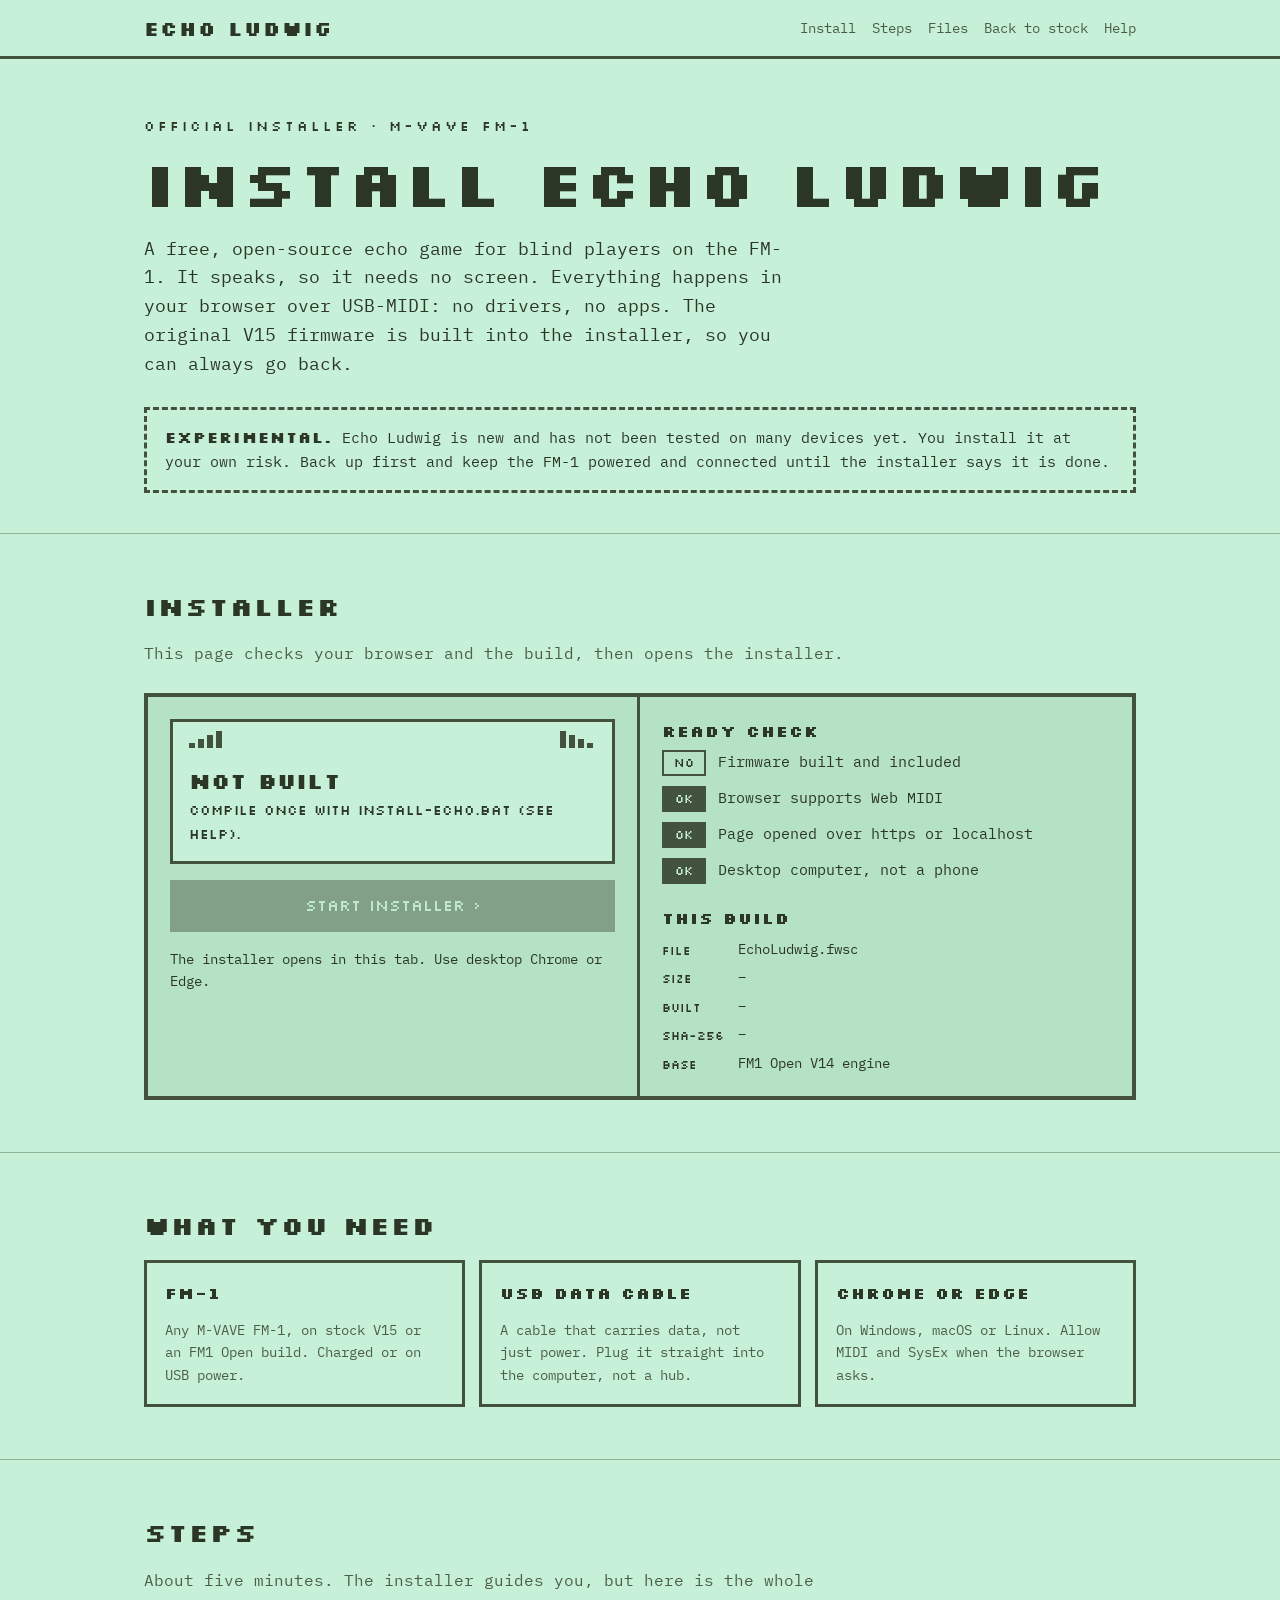
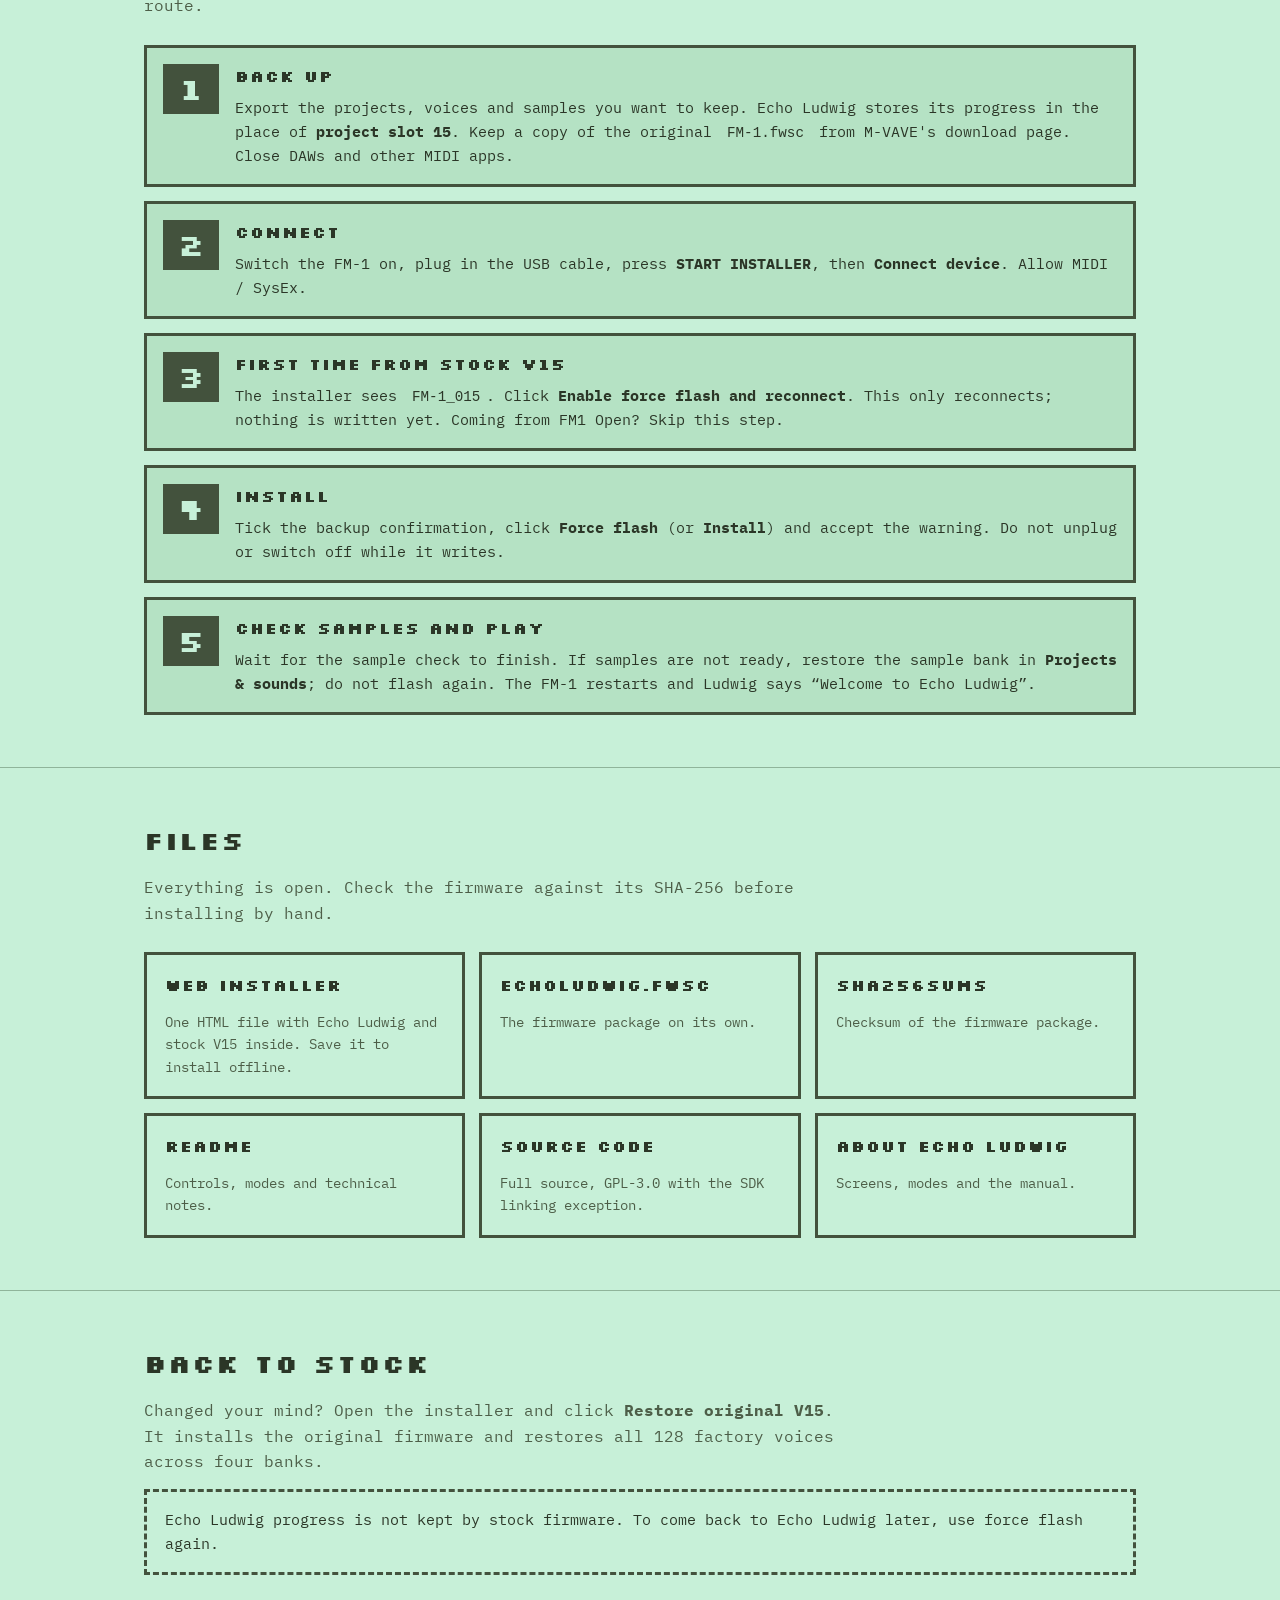
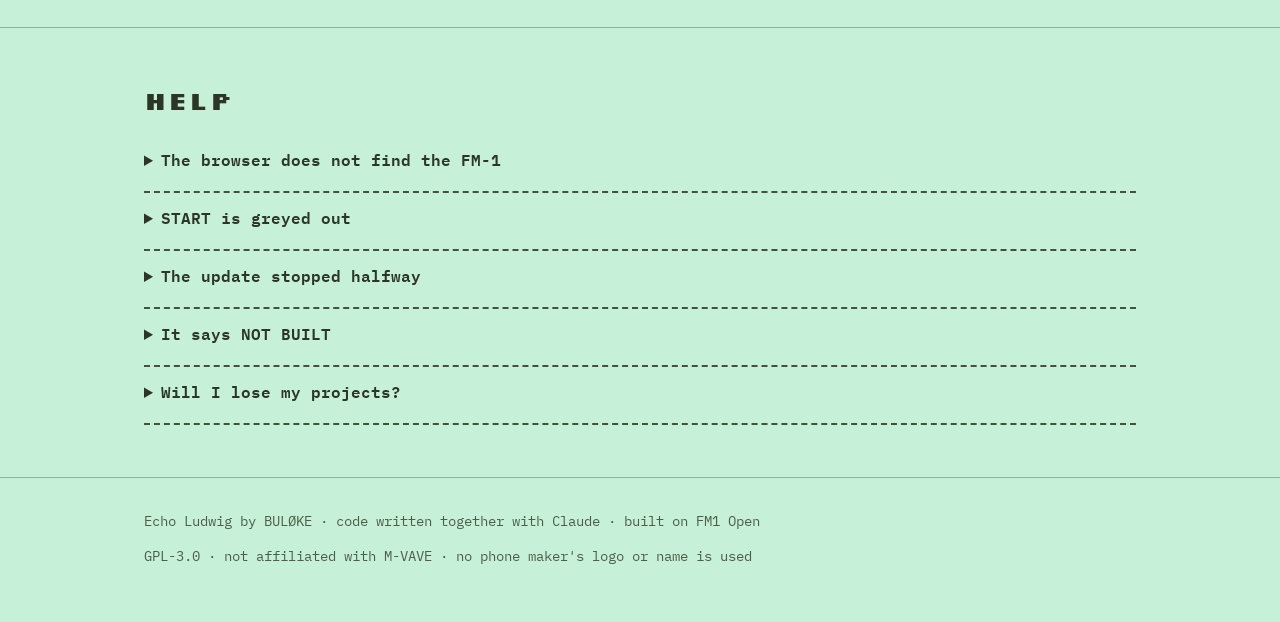
==== docs/install/index.html @ 6a48882c "Echo Ludwig: first build for device tests Echo game for blind players on the M-VAVE FM-1, built on t" ====
<!doctype html>
<html lang="en">
<head>
<meta charset="utf-8">
<meta name="viewport" content="width=device-width, initial-scale=1">
<title>Install Echo Ludwig on the M-VAVE FM-1 — official installer</title>
<meta name="description" content="Official installer page for Echo Ludwig, a free, open-source echo game for blind players on the M-VAVE FM-1. Requirements, steps, downloads and the way back to stock V15.">
<link rel="preconnect" href="https://fonts.googleapis.com">
<link rel="preconnect" href="https://fonts.gstatic.com" crossorigin>
<link href="https://fonts.googleapis.com/css2?family=Silkscreen:wght@400;700&family=IBM+Plex+Mono:wght@400;600&display=swap" rel="stylesheet">
<style>
:root{--bg:#c7f0d8;--panel:#b5e2c4;--line:#8fb49a;--ink:#43523d;--text:#2b3627;--dim:#4d5e48;--pixel:'Silkscreen',monospace;--mono:'IBM Plex Mono',ui-monospace,monospace}
*{box-sizing:border-box}
html{scroll-behavior:smooth}
body{margin:0;background:var(--bg);color:var(--text);font-family:var(--mono);font-size:16px;line-height:1.6}
a{color:var(--text);text-decoration-thickness:2px}a:hover{color:#000}
:focus-visible{outline:3px solid var(--ink);outline-offset:3px}
.wrap{max-width:1040px;margin:0 auto;padding:0 24px}
code{background:var(--panel);padding:1px 6px;font-size:.95em;word-break:break-all}
nav{border-bottom:3px solid var(--ink)}
nav .wrap{display:flex;align-items:center;gap:18px;min-height:56px;flex-wrap:wrap}
nav .brand{font-family:var(--pixel);font-weight:700;font-size:20px;text-decoration:none;letter-spacing:1px}
nav .links{display:flex;gap:16px;margin-left:auto;flex-wrap:wrap;font-size:14px}
nav .links a{color:var(--dim);text-decoration:none}nav .links a:hover{color:var(--text)}
header.hero{padding:56px 0 40px;border-bottom:1px solid var(--line)}
.kicker{font-family:var(--pixel);letter-spacing:3px;font-size:14px;margin:0 0 12px}
h1{font-family:var(--pixel);font-weight:700;font-size:clamp(36px,6vw,64px);line-height:1.05;margin:0 0 18px;letter-spacing:1px}
.lead{font-size:18px;max-width:640px;margin:0 0 28px}
h2{font-family:var(--pixel);font-size:26px;margin:0 0 14px;letter-spacing:1px}
h3{font-family:var(--pixel);font-size:16px;margin:0 0 6px;letter-spacing:1px}
section{padding:52px 0;border-bottom:1px solid var(--line)}
.sub{color:var(--dim);max-width:700px;margin:0 0 26px}
.console{border:4px solid var(--ink);background:var(--panel);display:grid;grid-template-columns:minmax(0,1fr) minmax(0,1fr)}
.console>div{padding:22px}
.console .left{border-right:3px solid var(--ink);display:flex;flex-direction:column;gap:16px}
.lcd{background:var(--bg);border:3px solid var(--ink);padding:14px 16px;font-family:var(--pixel);font-size:14px;line-height:1.7}
.lcd .bars{display:flex;justify-content:space-between;align-items:flex-end;margin-bottom:6px;height:20px}
.lcd .bars i{display:inline-block;width:6px;margin-right:3px;background:var(--ink)}
.state{font-size:22px;font-weight:700}
.btn{display:inline-flex;align-items:center;justify-content:center;gap:10px;min-height:52px;padding:0 24px;font-family:var(--pixel);font-size:16px;text-decoration:none;border:3px solid var(--ink);color:var(--text);background:transparent}
.btn.primary{background:var(--ink);color:var(--bg)}
.btn.primary:hover{background:#000;color:var(--bg)}
.btn[aria-disabled="true"]{opacity:.45;pointer-events:none}
.checks{list-style:none;margin:0;padding:0;display:flex;flex-direction:column;gap:10px}
.checks li{display:flex;gap:12px;align-items:flex-start;font-size:15px}
.checks .mark{font-family:var(--pixel);min-width:44px;text-align:center;border:2px solid var(--ink);padding:0 4px;font-size:12px;line-height:22px}
.checks .ok .mark{background:var(--ink);color:var(--bg)}
.facts{display:grid;grid-template-columns:auto minmax(0,1fr);gap:6px 14px;font-size:14px;margin:0}
.facts dt{font-family:var(--pixel);font-size:12px;padding-top:3px}
.facts dd{margin:0;word-break:break-all}
.warn{border:3px dashed var(--ink);padding:16px 18px;background:var(--bg);font-size:15px}
.warn strong{font-family:var(--pixel);font-weight:700;letter-spacing:1px}
.steps{list-style:none;counter-reset:s;margin:0;padding:0;display:grid;gap:14px}
.steps li{counter-increment:s;display:grid;grid-template-columns:56px minmax(0,1fr);gap:16px;border:3px solid var(--ink);padding:16px;background:var(--panel)}
.steps li::before{content:counter(s);font-family:var(--pixel);font-size:30px;font-weight:700;line-height:1;text-align:center;background:var(--ink);color:var(--bg);padding:10px 0;height:fit-content}
.steps p{margin:0;font-size:15px}
.grid3{display:grid;grid-template-columns:repeat(3,minmax(0,1fr));gap:14px}
.card{border:3px solid var(--ink);padding:18px;display:flex;flex-direction:column;gap:6px;text-decoration:none;color:var(--text);background:var(--bg)}
a.card:hover{background:var(--panel)}
.card .d{font-size:14px;color:var(--dim)}
.faq details{border-bottom:2px dashed var(--ink);padding:12px 0}
.faq summary{cursor:pointer;font-weight:600;min-height:32px}
.faq p{margin:8px 0 0;font-size:15px}
footer{padding:32px 0 56px;font-size:14px;color:var(--dim)}
footer .wrap{display:flex;flex-wrap:wrap;justify-content:space-between;gap:12px}
@media (max-width:820px){.console{grid-template-columns:minmax(0,1fr)}.console .left{border-right:0;border-bottom:3px solid var(--ink)}.grid3{grid-template-columns:minmax(0,1fr)}}
</style>
</head>
<body>
<nav aria-label="Main">
  <div class="wrap">
    <a class="brand" href="../">Echo Ludwig</a>
    <div class="links">
      <a href="#install">Install</a><a href="#steps">Steps</a><a href="#downloads">Files</a><a href="#stock">Back to stock</a><a href="#help">Help</a>
    </div>
  </div>
</nav>

<header class="hero">
  <div class="wrap">
    <p class="kicker">OFFICIAL INSTALLER · M-VAVE FM-1</p>
    <h1>Install Echo Ludwig</h1>
    <p class="lead">A free, open-source echo game for blind players on the FM-1. It speaks, so it needs no screen. Everything happens in your browser over USB-MIDI: no drivers, no apps. The original V15 firmware is built into the installer, so you can always go back.</p>
    <div class="warn"><strong>EXPERIMENTAL.</strong> Echo Ludwig is new and has not been tested on many devices yet. You install it at your own risk. Back up first and keep the FM-1 powered and connected until the installer says it is done.</div>
  </div>
</header>

<main>
<section id="install">
  <div class="wrap">
    <h2>Installer</h2>
    <p class="sub">This page checks your browser and the build, then opens the installer.</p>
    <div class="console">
      <div class="left">
        <div class="lcd" aria-live="polite">
          <div class="bars" aria-hidden="true">
            <span><i style="height:5px"></i><i style="height:9px"></i><i style="height:13px"></i><i style="height:17px"></i></span>
            <span><i style="height:17px"></i><i style="height:13px"></i><i style="height:9px"></i><i style="height:5px"></i></span>
          </div>
          <div class="state" id="state">CHECKING…</div>
          <div id="state-note">Please wait.</div>
        </div>
        <a class="btn primary" id="start" href="flasher.html" aria-disabled="true">START INSTALLER ›</a>
        <p style="margin:0;font-size:14px" id="start-note">The installer opens in this tab. Use desktop Chrome or Edge.</p>
      </div>
      <div>
        <h3>Ready check</h3>
        <ul class="checks">
          <li id="c-build"><span class="mark">…</span><span>Firmware built and included</span></li>
          <li id="c-midi"><span class="mark">…</span><span>Browser supports Web MIDI</span></li>
          <li id="c-secure"><span class="mark">…</span><span>Page opened over https or localhost</span></li>
          <li id="c-desk"><span class="mark">…</span><span>Desktop computer, not a phone</span></li>
        </ul>
        <h3 style="margin-top:22px">This build</h3>
        <dl class="facts">
          <dt>FILE</dt><dd>EchoLudwig.fwsc</dd>
          <dt>SIZE</dt><dd id="f-size">–</dd>
          <dt>BUILT</dt><dd id="f-date">–</dd>
          <dt>SHA-256</dt><dd id="f-hash">–</dd>
          <dt>BASE</dt><dd>FM1 Open V14 engine</dd>
        </dl>
      </div>
    </div>
  </div>
</section>

<section>
  <div class="wrap">
    <h2>What you need</h2>
    <div class="grid3">
      <div class="card"><h3>FM-1</h3><span class="d">Any M-VAVE FM-1, on stock V15 or an FM1 Open build. Charged or on USB power.</span></div>
      <div class="card"><h3>USB data cable</h3><span class="d">A cable that carries data, not just power. Plug it straight into the computer, not a hub.</span></div>
      <div class="card"><h3>Chrome or Edge</h3><span class="d">On Windows, macOS or Linux. Allow MIDI and SysEx when the browser asks.</span></div>
    </div>
  </div>
</section>

<section id="steps">
  <div class="wrap">
    <h2>Steps</h2>
    <p class="sub">About five minutes. The installer guides you, but here is the whole route.</p>
    <ol class="steps">
      <li><div><h3>Back up</h3><p>Export the projects, voices and samples you want to keep. Echo Ludwig stores its progress in the place of <b>project slot 15</b>. Keep a copy of the original <code>FM-1.fwsc</code> from M-VAVE's download page. Close DAWs and other MIDI apps.</p></div></li>
      <li><div><h3>Connect</h3><p>Switch the FM-1 on, plug in the USB cable, press <b>START INSTALLER</b>, then <b>Connect device</b>. Allow MIDI / SysEx.</p></div></li>
      <li><div><h3>First time from stock V15</h3><p>The installer sees <code>FM-1_015</code>. Click <b>Enable force flash and reconnect</b>. This only reconnects; nothing is written yet. Coming from FM1 Open? Skip this step.</p></div></li>
      <li><div><h3>Install</h3><p>Tick the backup confirmation, click <b>Force flash</b> (or <b>Install</b>) and accept the warning. Do not unplug or switch off while it writes.</p></div></li>
      <li><div><h3>Check samples and play</h3><p>Wait for the sample check to finish. If samples are not ready, restore the sample bank in <b>Projects &amp; sounds</b>; do not flash again. The FM-1 restarts and Ludwig says “Welcome to Echo Ludwig”.</p></div></li>
    </ol>
  </div>
</section>

<section id="downloads">
  <div class="wrap">
    <h2>Files</h2>
    <p class="sub">Everything is open. Check the firmware against its SHA-256 before installing by hand.</p>
    <div class="grid3">
      <a class="card" href="flasher.html"><h3>Web installer</h3><span class="d">One HTML file with Echo Ludwig and stock V15 inside. Save it to install offline.</span></a>
      <a class="card" href="../downloads/EchoLudwig.fwsc" download><h3>EchoLudwig.fwsc</h3><span class="d">The firmware package on its own.</span></a>
      <a class="card" href="../downloads/SHA256SUMS.txt"><h3>SHA256SUMS</h3><span class="d">Checksum of the firmware package.</span></a>
      <a class="card" href="../downloads/ECHO_README.md"><h3>README</h3><span class="d">Controls, modes and technical notes.</span></a>
      <a class="card" id="src" href="../#build"><h3>Source code</h3><span class="d">Full source, GPL-3.0 with the SDK linking exception.</span></a>
      <a class="card" href="../"><h3>About Echo Ludwig</h3><span class="d">Screens, modes and the manual.</span></a>
    </div>
  </div>
</section>

<section id="stock">
  <div class="wrap">
    <h2>Back to stock</h2>
    <p class="sub" style="margin-bottom:14px">Changed your mind? Open the installer and click <b>Restore original V15</b>. It installs the original firmware and restores all 128 factory voices across four banks.</p>
    <div class="warn">Echo Ludwig progress is not kept by stock firmware. To come back to Echo Ludwig later, use force flash again.</div>
  </div>
</section>

<section id="help" class="faq">
  <div class="wrap">
    <h2>Help</h2>
    <details><summary>The browser does not find the FM-1</summary><p>Close other MIDI apps and installer tabs, switch the FM-1 off and on, reconnect USB and click Connect again. Open Connection details in the installer to see which MIDI ports the browser found.</p></details>
    <details><summary>START is greyed out</summary><p>The ready check shows why. Wrong browser: use desktop Chrome or Edge (Safari, Firefox and phones have no Web MIDI). Opened as a file: run <code>OPEN-SITE.bat</code> so the page runs on localhost.</p></details>
    <details><summary>The update stopped halfway</summary><p>Keep the cable in, power-cycle the FM-1, reconnect and run the installer again with force flash.</p></details>
    <details><summary>It says NOT BUILT</summary><p>The firmware has to be compiled once. On Windows run <code>INSTALL-ECHO.bat</code> in the project folder. It builds Echo Ludwig and opens this page on <code>http://localhost:8766</code>.</p></details>
    <details><summary>Will I lose my projects?</summary><p>An update with the same storage layout keeps valid project slots and the sample bank. Switching from stock V15 does not. Back up either way.</p></details>
  </div>
</section>
</main>

<footer>
  <div class="wrap">
    <span>Echo Ludwig by BULØKE · code written together with Claude · built on FM1 Open</span>
    <span>GPL-3.0 · not affiliated with M-VAVE · no phone maker's logo or name is used</span>
  </div>
</footer>

<script src="../assets/build-info.js"></script>
<script>
(function () {
  function $(id) { return document.getElementById(id); }
  function mark(id, ok) {
    var li = $(id); li.className = ok ? 'ok' : '';
    li.querySelector('.mark').textContent = ok ? 'OK' : 'NO';
    return ok;
  }
  /* Source link: derived from the GitHub Pages address (user.github.io/repo). */
  var host = location.hostname, parts = location.pathname.split('/').filter(Boolean);
  if (/\.github\.io$/.test(host) && parts.length) $('src').href = 'https://github.com/' + host.split('.')[0] + '/' + parts[0];

  var build = window.HLV_BUILD;
  var built = mark('c-build', !!(build && build.built));
  var midi = mark('c-midi', typeof navigator.requestMIDIAccess === 'function');
  var secure = mark('c-secure', window.isSecureContext === true && location.protocol !== 'file:');
  var mobile = /Android|iPhone|iPad|iPod/i.test(navigator.userAgent);
  mark('c-desk', !mobile);

  if (built) {
    $('f-size').textContent = (build.bytes / 1024).toFixed(1) + ' KB';
    $('f-date').textContent = build.date;
    $('f-hash').textContent = build.sha256;
  }
  var state, note, start = $('start');
  if (!built) {
    state = 'NOT BUILT'; note = 'Compile once with INSTALL-ECHO.bat (see Help).';
  } else if (!midi || mobile) {
    state = 'WRONG BROWSER'; note = 'Open this page in desktop Chrome or Edge.';
  } else if (!secure) {
    state = 'OPEN VIA SERVER'; note = 'Run OPEN-SITE.bat, or use the https site.';
  } else {
    state = 'READY'; note = 'Connect the FM-1 and press START.';
    start.setAttribute('aria-disabled', 'false');
  }
  if (built && start.getAttribute('aria-disabled') === 'true') {
    $('start-note').textContent = 'You can still save the installer from Files and open it in a supported browser.';
  }
  $('state').textContent = state;
  $('state-note').textContent = note;
})();
</script>
</body>
</html>
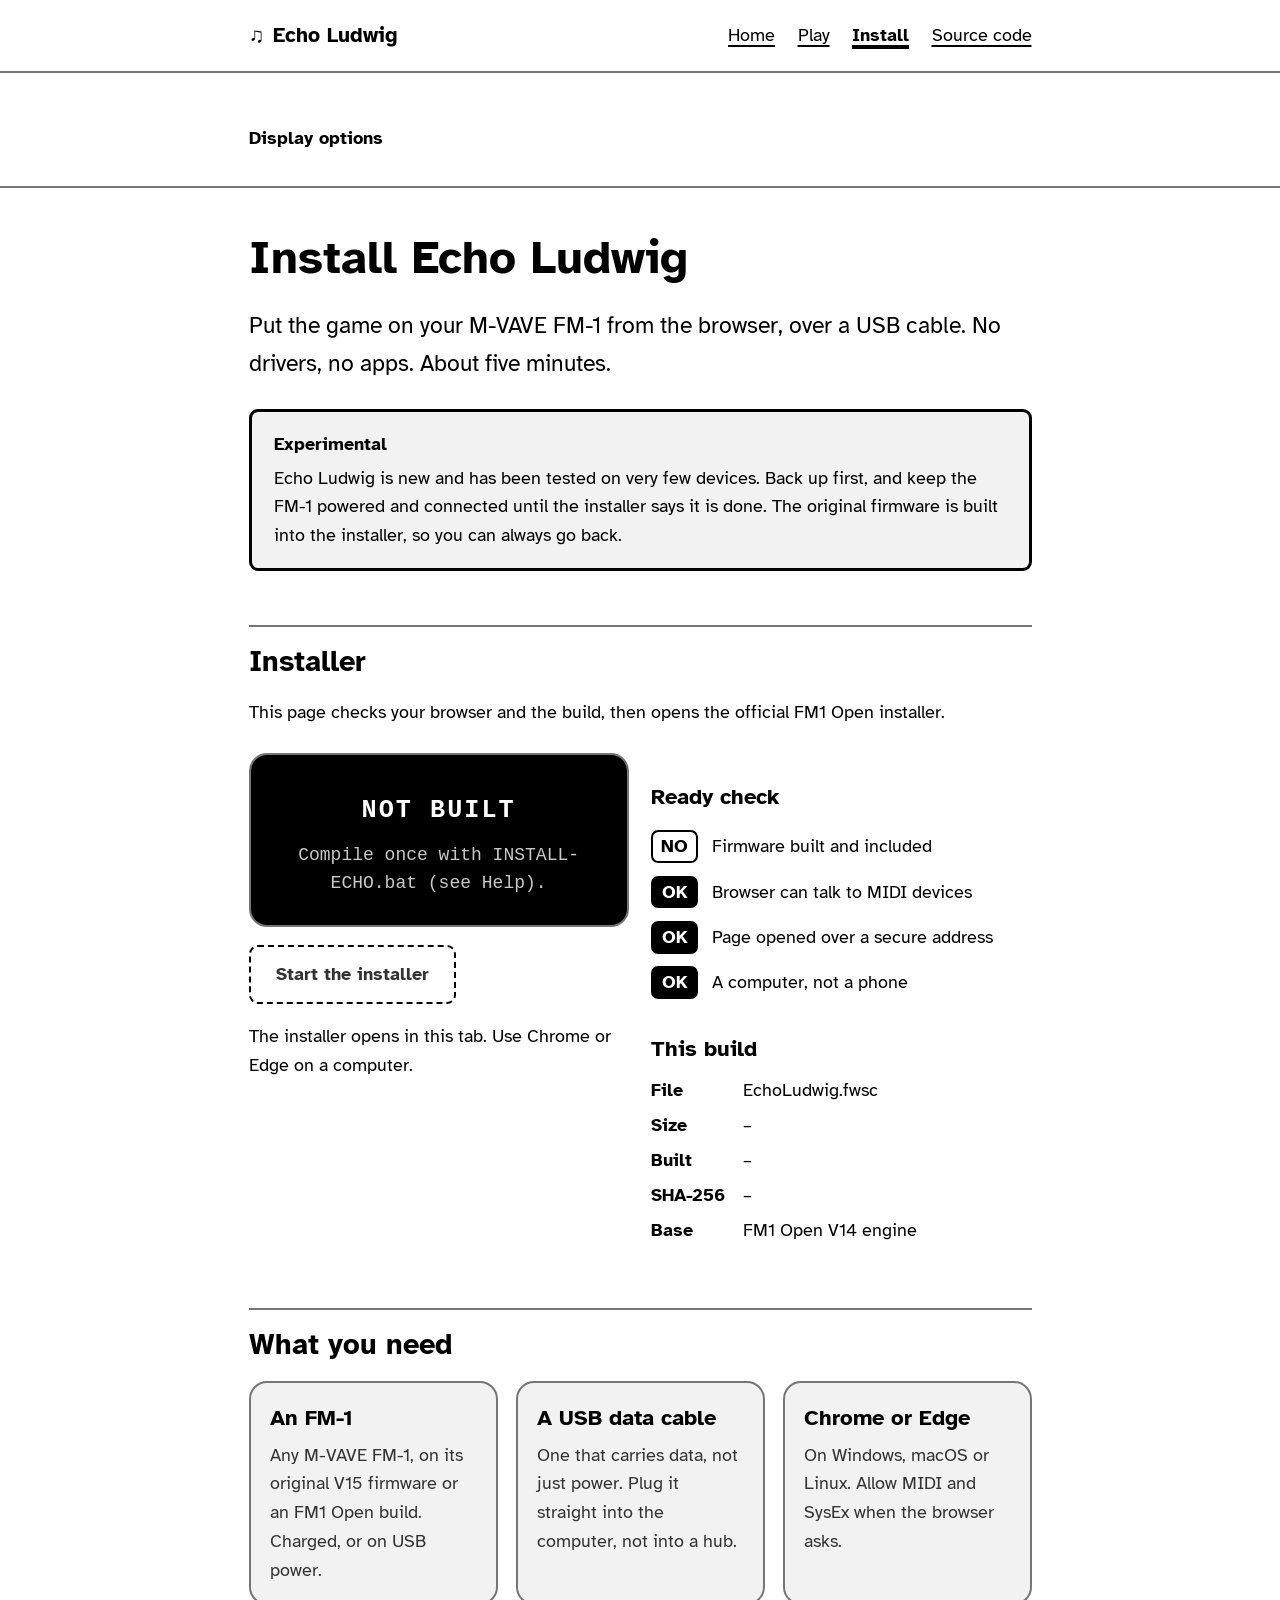
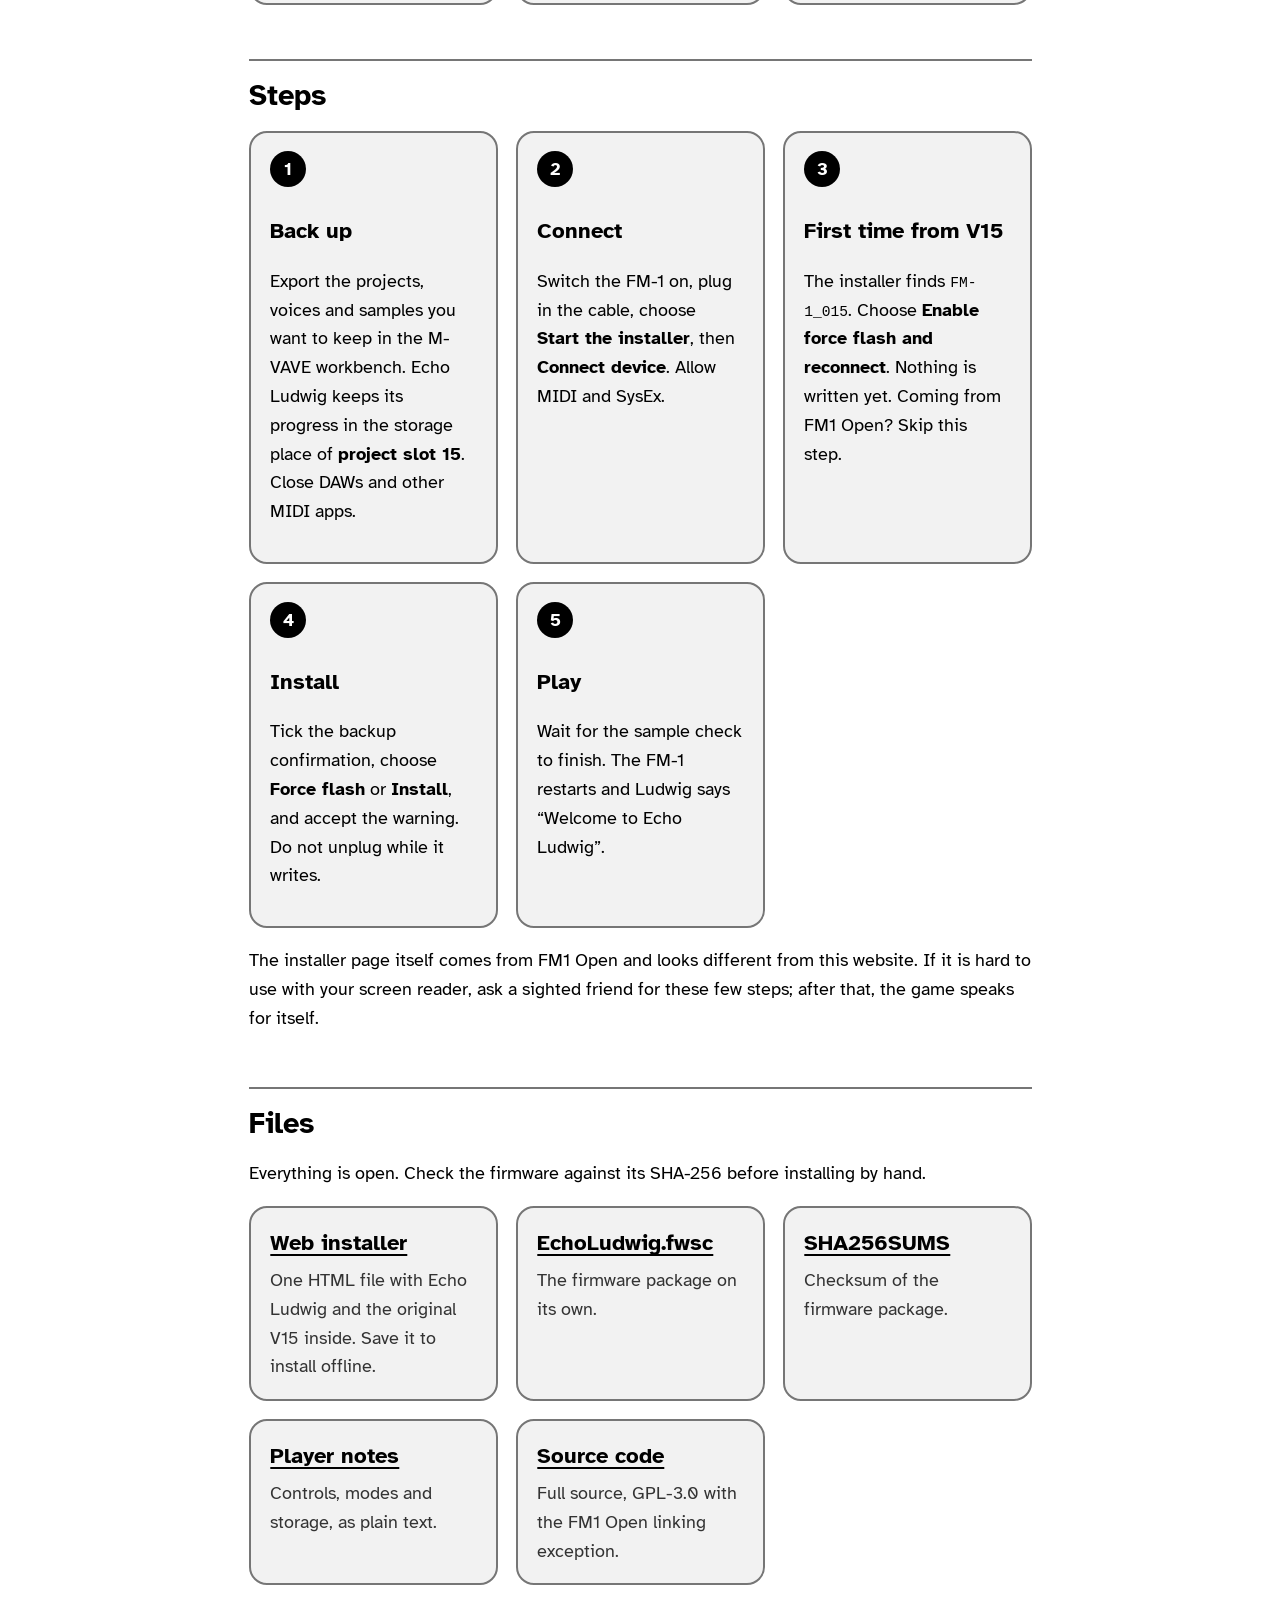
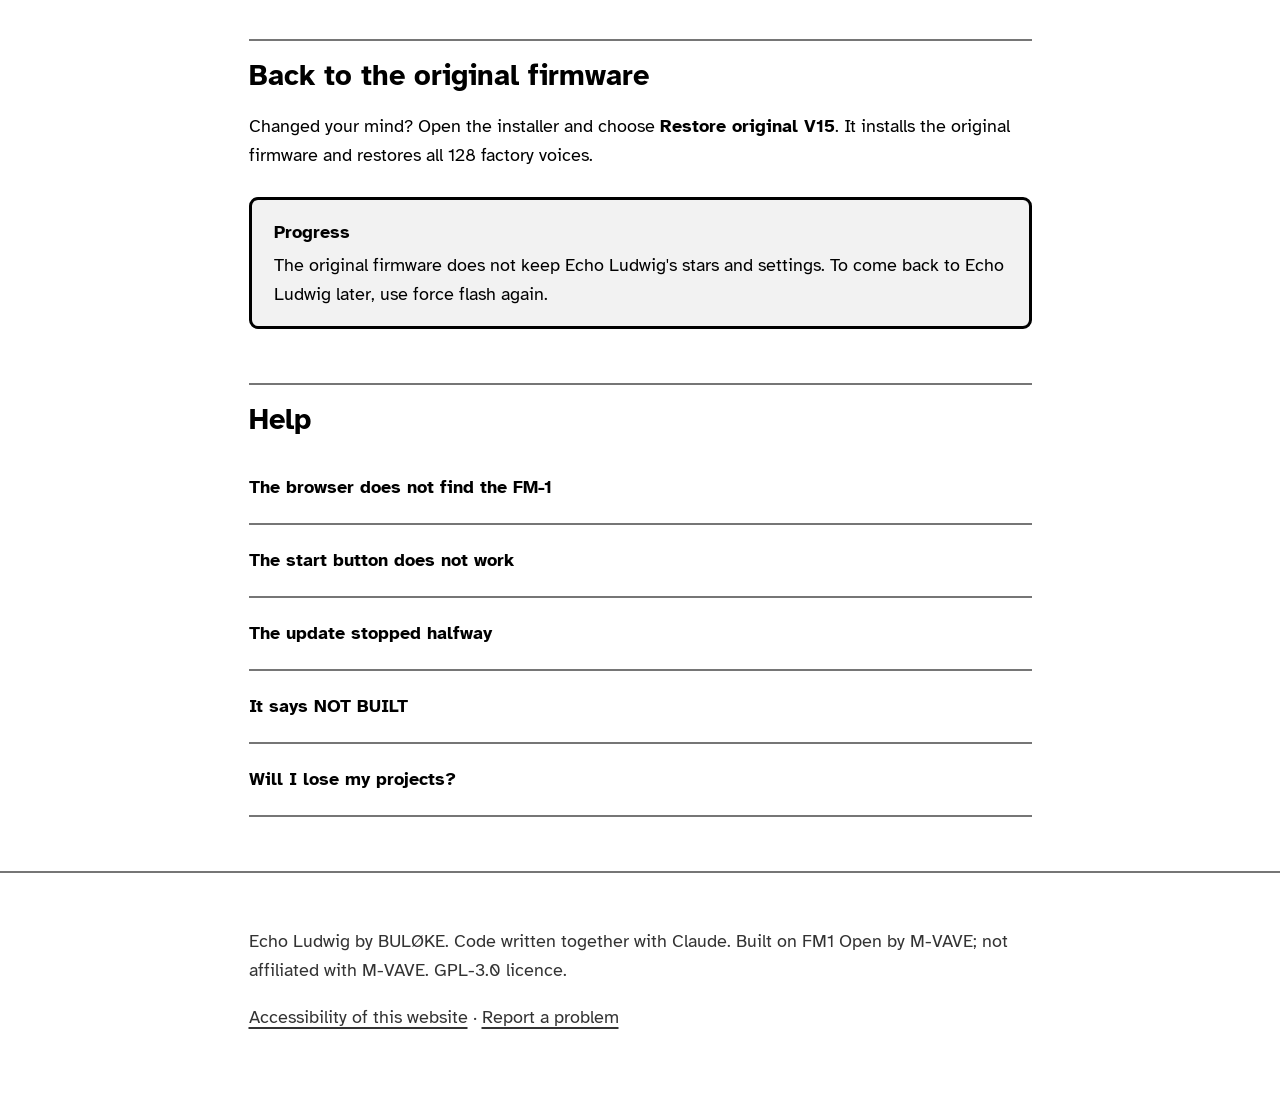
==== commit 60b4ea81: "One look for every page: install and play pages in the landing style echo/site now holds the shared " ====
--- a/docs/install/index.html
+++ b/docs/install/index.html
@@ -1,238 +1,325 @@
-<!doctype html>
-<html lang="en">
+<!DOCTYPE html>
+<html lang="en" class="t-auto s-1">
 <head>
 <meta charset="utf-8">
 <meta name="viewport" content="width=device-width, initial-scale=1">
-<title>Install Echo Ludwig on the M-VAVE FM-1 — official installer</title>
-<meta name="description" content="Official installer page for Echo Ludwig, a free, open-source echo game for blind players on the M-VAVE FM-1. Requirements, steps, downloads and the way back to stock V15.">
+<title>Install Echo Ludwig on the M-VAVE FM-1</title>
+<meta name="description" content="Install Echo Ludwig, a free listening game for blind and low-vision players, on the M-VAVE FM-1 from your browser. Requirements, steps, files and the way back to stock firmware.">
+<meta name="color-scheme" content="dark light">
 <link rel="preconnect" href="https://fonts.googleapis.com">
 <link rel="preconnect" href="https://fonts.gstatic.com" crossorigin>
-<link href="https://fonts.googleapis.com/css2?family=Silkscreen:wght@400;700&family=IBM+Plex+Mono:wght@400;600&display=swap" rel="stylesheet">
+<link href="https://fonts.googleapis.com/css2?family=Atkinson+Hyperlegible:ital,wght@0,400;0,700;1,400&display=swap" rel="stylesheet">
+<script>
+/* Apply saved display choices before the page paints (no flash of the wrong theme). */
+try { const s = JSON.parse(localStorage.getItem('echo-site') || '{}');
+  const h = document.documentElement;
+  if (s.theme) h.classList.replace('t-auto', 't-' + s.theme);
+  if (s.size) h.classList.replace('s-1', 's-' + s.size);
+  if (s.wide) h.classList.add('wide'); } catch (e) {}
+</script>
+
 <style>
-:root{--bg:#c7f0d8;--panel:#b5e2c4;--line:#8fb49a;--ink:#43523d;--text:#2b3627;--dim:#4d5e48;--pixel:'Silkscreen',monospace;--mono:'IBM Plex Mono',ui-monospace,monospace}
-*{box-sizing:border-box}
-html{scroll-behavior:smooth}
-body{margin:0;background:var(--bg);color:var(--text);font-family:var(--mono);font-size:16px;line-height:1.6}
-a{color:var(--text);text-decoration-thickness:2px}a:hover{color:#000}
-:focus-visible{outline:3px solid var(--ink);outline-offset:3px}
-.wrap{max-width:1040px;margin:0 auto;padding:0 24px}
-code{background:var(--panel);padding:1px 6px;font-size:.95em;word-break:break-all}
-nav{border-bottom:3px solid var(--ink)}
-nav .wrap{display:flex;align-items:center;gap:18px;min-height:56px;flex-wrap:wrap}
-nav .brand{font-family:var(--pixel);font-weight:700;font-size:20px;text-decoration:none;letter-spacing:1px}
-nav .links{display:flex;gap:16px;margin-left:auto;flex-wrap:wrap;font-size:14px}
-nav .links a{color:var(--dim);text-decoration:none}nav .links a:hover{color:var(--text)}
-header.hero{padding:56px 0 40px;border-bottom:1px solid var(--line)}
-.kicker{font-family:var(--pixel);letter-spacing:3px;font-size:14px;margin:0 0 12px}
-h1{font-family:var(--pixel);font-weight:700;font-size:clamp(36px,6vw,64px);line-height:1.05;margin:0 0 18px;letter-spacing:1px}
-.lead{font-size:18px;max-width:640px;margin:0 0 28px}
-h2{font-family:var(--pixel);font-size:26px;margin:0 0 14px;letter-spacing:1px}
-h3{font-family:var(--pixel);font-size:16px;margin:0 0 6px;letter-spacing:1px}
-section{padding:52px 0;border-bottom:1px solid var(--line)}
-.sub{color:var(--dim);max-width:700px;margin:0 0 26px}
-.console{border:4px solid var(--ink);background:var(--panel);display:grid;grid-template-columns:minmax(0,1fr) minmax(0,1fr)}
-.console>div{padding:22px}
-.console .left{border-right:3px solid var(--ink);display:flex;flex-direction:column;gap:16px}
-.lcd{background:var(--bg);border:3px solid var(--ink);padding:14px 16px;font-family:var(--pixel);font-size:14px;line-height:1.7}
-.lcd .bars{display:flex;justify-content:space-between;align-items:flex-end;margin-bottom:6px;height:20px}
-.lcd .bars i{display:inline-block;width:6px;margin-right:3px;background:var(--ink)}
-.state{font-size:22px;font-weight:700}
-.btn{display:inline-flex;align-items:center;justify-content:center;gap:10px;min-height:52px;padding:0 24px;font-family:var(--pixel);font-size:16px;text-decoration:none;border:3px solid var(--ink);color:var(--text);background:transparent}
-.btn.primary{background:var(--ink);color:var(--bg)}
-.btn.primary:hover{background:#000;color:var(--bg)}
-.btn[aria-disabled="true"]{opacity:.45;pointer-events:none}
-.checks{list-style:none;margin:0;padding:0;display:flex;flex-direction:column;gap:10px}
-.checks li{display:flex;gap:12px;align-items:flex-start;font-size:15px}
-.checks .mark{font-family:var(--pixel);min-width:44px;text-align:center;border:2px solid var(--ink);padding:0 4px;font-size:12px;line-height:22px}
-.checks .ok .mark{background:var(--ink);color:var(--bg)}
-.facts{display:grid;grid-template-columns:auto minmax(0,1fr);gap:6px 14px;font-size:14px;margin:0}
-.facts dt{font-family:var(--pixel);font-size:12px;padding-top:3px}
-.facts dd{margin:0;word-break:break-all}
-.warn{border:3px dashed var(--ink);padding:16px 18px;background:var(--bg);font-size:15px}
-.warn strong{font-family:var(--pixel);font-weight:700;letter-spacing:1px}
-.steps{list-style:none;counter-reset:s;margin:0;padding:0;display:grid;gap:14px}
-.steps li{counter-increment:s;display:grid;grid-template-columns:56px minmax(0,1fr);gap:16px;border:3px solid var(--ink);padding:16px;background:var(--panel)}
-.steps li::before{content:counter(s);font-family:var(--pixel);font-size:30px;font-weight:700;line-height:1;text-align:center;background:var(--ink);color:var(--bg);padding:10px 0;height:fit-content}
-.steps p{margin:0;font-size:15px}
-.grid3{display:grid;grid-template-columns:repeat(3,minmax(0,1fr));gap:14px}
-.card{border:3px solid var(--ink);padding:18px;display:flex;flex-direction:column;gap:6px;text-decoration:none;color:var(--text);background:var(--bg)}
-a.card:hover{background:var(--panel)}
-.card .d{font-size:14px;color:var(--dim)}
-.faq details{border-bottom:2px dashed var(--ink);padding:12px 0}
-.faq summary{cursor:pointer;font-weight:600;min-height:32px}
-.faq p{margin:8px 0 0;font-size:15px}
-footer{padding:32px 0 56px;font-size:14px;color:var(--dim)}
-footer .wrap{display:flex;flex-wrap:wrap;justify-content:space-between;gap:12px}
-@media (max-width:820px){.console{grid-template-columns:minmax(0,1fr)}.console .left{border-right:0;border-bottom:3px solid var(--ink)}.grid3{grid-template-columns:minmax(0,1fr)}}
+/* VOICE: calm, plain, spoken first. IDEA: the FM-1's black screen with one small white message.
+   PICTURE: that screen, drawn large. COLOUR: black and white; one focus yellow that is never decoration.
+   TYPE: Atkinson Hyperlegible (made by the Braille Institute for low vision). LAYOUT: one reading column. */
+:root{--bg:#000;--ink:#fff;--quiet:#c8c8c8;--line:#5a5a5a;--focus:#ffd400;--card:#111}
+html.t-light{--bg:#fff;--ink:#000;--quiet:#333;--line:#767676;--focus:#0047ff;--card:#f2f2f2}
+html.t-yellow{--bg:#000;--ink:#ffeb3b;--quiet:#ffe866;--line:#ffeb3b;--focus:#fff;--card:#141400}
+@media (prefers-color-scheme: light){html.t-auto{--bg:#fff;--ink:#000;--quiet:#333;--line:#767676;--focus:#0047ff;--card:#f2f2f2}}
+html.s-1{font-size:112.5%}html.s-2{font-size:150%}html.s-3{font-size:200%}
+*{box-sizing:border-box;min-width:0}
+body{margin:0;background:var(--bg);color:var(--ink);font-family:'Atkinson Hyperlegible',Verdana,Arial,sans-serif;line-height:1.6;overflow-x:clip}
+html.wide body{line-height:2;letter-spacing:.06em;word-spacing:.16em}
+html.wide p,html.wide li{margin-bottom:1.4em}
+a{color:var(--ink);text-decoration-thickness:2px;text-underline-offset:.2em}
+a:hover{text-decoration-thickness:4px}
+:focus-visible{outline:4px solid var(--focus);outline-offset:4px}
+.skip{position:absolute;left:1rem;top:-10rem;background:var(--ink);color:var(--bg);padding:.75rem 1rem;font-weight:700;z-index:10}
+.skip:focus{top:1rem}
+.sr{position:absolute;width:1px;height:1px;overflow:hidden;clip:rect(0 0 0 0);white-space:nowrap}
+.wrap{max-width:46rem;margin:0 auto;padding:0 1.25rem}
+header{border-bottom:2px solid var(--line);padding:1.25rem 0}
+.voice{display:flex;flex-wrap:wrap;gap:.75rem;align-items:center}
+button,select{font:inherit;color:var(--ink);background:var(--card);border:2px solid var(--ink);border-radius:.5rem;min-height:3rem;padding:.5rem 1rem;cursor:pointer}
+button.primary{background:var(--ink);color:var(--bg);font-weight:700}
+button[aria-pressed="true"]{background:var(--ink);color:var(--bg)}
+details.opts{margin-top:1rem}
+details.opts summary{cursor:pointer;font-weight:700;min-height:2.75rem;display:flex;align-items:center}
+fieldset{border:2px solid var(--line);border-radius:.5rem;margin:.75rem 0;padding:.5rem 1rem 1rem}
+legend{font-weight:700;padding:0 .4rem}
+.choices{display:flex;flex-wrap:wrap;gap:.5rem 1.5rem}
+.choices label{display:flex;gap:.5rem;align-items:center;min-height:2.75rem;cursor:pointer}
+input[type=radio],input[type=checkbox]{width:1.4rem;height:1.4rem;accent-color:var(--ink)}
+.caption{margin-top:1rem;border-left:4px solid var(--ink);padding:.25rem 0 .25rem 1rem;font-size:1.15rem;min-height:2.5rem}
+.caption:empty{display:none}
+main{padding:2rem 0 3rem}
+h1{font-size:2.6rem;line-height:1.1;margin:.5rem 0 .75rem}
+h2{font-size:1.6rem;line-height:1.2;margin:3rem 0 .75rem;padding-top:1rem;border-top:2px solid var(--line)}
+h3{font-size:1.2rem;margin:1.5rem 0 .25rem}
+.lead{font-size:1.3rem}
+.screen{display:block;width:100%;max-width:24rem;margin:2rem auto;border:2px solid var(--line);border-radius:1rem;background:#000}
+.toc ul{padding-left:1.25rem}.toc li{margin:.35rem 0}
+table{border-collapse:collapse;width:100%;margin:1rem 0}
+caption{text-align:left;font-weight:700;padding-bottom:.5rem}
+th,td{border:2px solid var(--line);padding:.6rem .75rem;text-align:left;vertical-align:top}
+thead th{background:var(--card)}
+.note{border:3px solid var(--ink);border-radius:.5rem;padding:1rem 1.25rem;margin:1.5rem 0;background:var(--card)}
+.note strong{display:block;margin-bottom:.25rem}
+.big-links{display:flex;flex-wrap:wrap;gap:1rem;margin:1.5rem 0}
+.big-links a{display:inline-flex;align-items:center;min-height:3.25rem;padding:.6rem 1.25rem;border:2px solid var(--ink);border-radius:.5rem;font-weight:700;text-decoration:none}
+.big-links a:hover{background:var(--ink);color:var(--bg)}
+.reading{outline:3px dashed var(--focus);outline-offset:6px;background:var(--card)}
+footer{border-top:2px solid var(--line);padding:2rem 0 3rem;color:var(--quiet)}
+footer a{color:var(--quiet)}
+
+/* ---- pictures ---- */
+.hero{max-width:64rem;margin:0 auto;padding:0 1.25rem}
+.device{display:block;width:100%;height:auto;margin:1.5rem 0 .5rem}
+.device .glow{opacity:0;animation:wave 1.6s ease-out 2 both}
+@keyframes wave{0%{opacity:0}18%{opacity:.95}60%{opacity:0}100%{opacity:0}}
+@media (prefers-reduced-motion:reduce){.device .glow{animation:none;opacity:0}.device .still{opacity:.9}}
+.device-cap{color:var(--quiet);text-align:center;margin:0 0 1rem}
+ol.steps{list-style:none;counter-reset:step;padding:0;display:grid;grid-template-columns:repeat(auto-fit,minmax(min(100%,12.5rem),1fr));gap:1rem}
+ol.steps li{counter-increment:step;background:var(--card);border:2px solid var(--line);border-radius:1rem;padding:1rem 1.1rem;margin:0}
+ol.steps li::before{content:counter(step);display:inline-grid;place-items:center;width:2rem;height:2rem;border-radius:50%;background:var(--ink);color:var(--bg);font-weight:700;margin-right:.6rem}
+ol.steps svg{display:block;width:3rem;height:3rem;margin:.6rem 0 .4rem;color:var(--ink)}
+.shots{display:grid;grid-template-columns:repeat(auto-fit,minmax(min(100%,12rem),1fr));gap:1rem;margin:1.5rem 0}
+.shots figure{margin:0;text-align:center}
+.shots img{display:block;width:100%;aspect-ratio:5/3;image-rendering:pixelated;background:#000;border:2px solid var(--line);border-radius:.75rem}
+.shots figcaption{margin-top:.5rem;color:var(--quiet)}
+.crates{display:grid;grid-template-columns:repeat(auto-fit,minmax(min(100%,13rem),1fr));gap:1.25rem;margin-top:1.5rem}
+.crate{background:var(--card);border:2px solid var(--line);border-radius:1rem;overflow:hidden}
+.crate svg{display:block;width:100%;height:auto;aspect-ratio:1;background:#000}
+.crate div{padding:.9rem 1rem 1.1rem}.crate h3{margin:0 0 .3rem}.crate p{margin:0;color:var(--quiet)}
+.c1{--a:#4be3a4}.c2{--a:#ff8a3d}.c3{--a:#7aa7ff}.c4{--a:#ff5ce1}.c5{--a:#ff4040}
+html.t-yellow .crate{--a:#ffeb3b}
+.ears{display:block;width:100%;max-width:30rem;height:auto;margin:1.5rem auto;color:var(--ink)}
+@media (max-width:600px){h1{font-size:2rem}.voice button{width:100%}th,td{padding:.5rem}}
+@media (prefers-reduced-motion:reduce){*{scroll-behavior:auto!important}}
+@media (forced-colors:active){button.primary,button[aria-pressed="true"]{forced-color-adjust:auto}}
+/* ---- site navigation, shared by every page ---- */
+nav.site{border-bottom:2px solid var(--line)}
+.navrow{display:flex;flex-wrap:wrap;align-items:center;justify-content:space-between;gap:.5rem 1.5rem;padding-top:.6rem;padding-bottom:.6rem}
+.brand{font-weight:700;font-size:1.15rem;text-decoration:none;display:inline-flex;align-items:center;gap:.5rem;min-height:2.75rem}
+nav.site ul{list-style:none;display:flex;flex-wrap:wrap;gap:.25rem 1.25rem;margin:0;padding:0}
+nav.site li a{display:inline-flex;align-items:center;min-height:2.75rem}
+nav.site a[aria-current="page"]{text-decoration-thickness:4px;font-weight:700}
+.wide-wrap{max-width:64rem;margin:0 auto;padding:0 1.25rem}
+/* ---- status panels and fact lists (installer) ---- */
+.panel{display:grid;grid-template-columns:repeat(auto-fit,minmax(min(100%,18rem),1fr));gap:1.25rem;margin:1.5rem 0}
+.lcdbox{background:#000;color:#fff;border:2px solid var(--line);border-radius:1rem;padding:1.5rem;text-align:center;font-family:ui-monospace,Menlo,Consolas,monospace}
+.lcdbox .state{font-size:1.4rem;font-weight:700;letter-spacing:.08em;margin:.5rem 0}
+.lcdbox p{color:#c8c8c8;margin:.25rem 0 0}
+.checks{list-style:none;padding:0;margin:.5rem 0}
+.checks li{display:flex;gap:.75rem;align-items:baseline;padding:.35rem 0}
+.checks .mark{display:inline-block;min-width:2.6rem;text-align:center;font-weight:700;border:2px solid var(--ink);border-radius:.4rem;padding:0 .3rem}
+.checks li.ok .mark{background:var(--ink);color:var(--bg)}
+dl.facts{display:grid;grid-template-columns:max-content minmax(0,1fr);gap:.35rem 1rem;margin:.5rem 0}
+dl.facts dt{font-weight:700}dl.facts dd{margin:0;overflow-wrap:anywhere}
+a.button{display:inline-flex;align-items:center;min-height:3.25rem;padding:.6rem 1.4rem;border-radius:.5rem;background:var(--ink);color:var(--bg);font-weight:700;text-decoration:none;border:2px solid var(--ink)}
+a.button[aria-disabled="true"]{background:transparent;color:var(--quiet);border-style:dashed;pointer-events:none}
+.cards{display:grid;grid-template-columns:repeat(auto-fit,minmax(min(100%,13rem),1fr));gap:1rem;margin:1rem 0}
+.cards > *{background:var(--card);border:2px solid var(--line);border-radius:1rem;padding:1rem 1.1rem}
+.cards h3{margin:0 0 .3rem}.cards p{margin:0;color:var(--quiet)}
+a.cardlink{display:block;text-decoration:none}a.cardlink:hover{border-color:var(--ink)}
+a.cardlink h3{text-decoration:underline;text-decoration-thickness:2px;text-underline-offset:.2em}
+.faq details{border-bottom:2px solid var(--line);padding:.6rem 0}
+.faq summary{cursor:pointer;font-weight:700;min-height:2.75rem;display:flex;align-items:center}
+
 </style>
 </head>
 <body>
-<nav aria-label="Main">
-  <div class="wrap">
-    <a class="brand" href="../">Echo Ludwig</a>
-    <div class="links">
-      <a href="#install">Install</a><a href="#steps">Steps</a><a href="#downloads">Files</a><a href="#stock">Back to stock</a><a href="#help">Help</a>
-    </div>
+<a class="skip" href="#main">Skip to content</a>
+<nav class="site" aria-label="Site">
+  <div class="wrap navrow">
+    <a class="brand" href="../"><span aria-hidden="true">&#9835;</span> Echo Ludwig</a>
+    <ul>
+      <li><a href="../">Home</a></li>
+      <li><a href="../play/">Play</a></li>
+      <li><a href="../install/" aria-current="page">Install</a></li>
+      <li><a href="https://github.com/orion-musica/Echo-Ludwig-FM-1">Source code</a></li>
+    </ul>
   </div>
 </nav>
 
-<header class="hero">
+<header>
   <div class="wrap">
-    <p class="kicker">OFFICIAL INSTALLER · M-VAVE FM-1</p>
-    <h1>Install Echo Ludwig</h1>
-    <p class="lead">A free, open-source echo game for blind players on the FM-1. It speaks, so it needs no screen. Everything happens in your browser over USB-MIDI: no drivers, no apps. The original V15 firmware is built into the installer, so you can always go back.</p>
-    <div class="warn"><strong>EXPERIMENTAL.</strong> Echo Ludwig is new and has not been tested on many devices yet. You install it at your own risk. Back up first and keep the FM-1 powered and connected until the installer says it is done.</div>
+    <details class="opts">
+      <summary>Display options</summary>
+      <fieldset>
+        <legend>Text size</legend>
+        <div class="choices">
+          <label><input type="radio" name="size" value="1"> Normal</label>
+          <label><input type="radio" name="size" value="2"> Large</label>
+          <label><input type="radio" name="size" value="3"> Very large</label>
+        </div>
+      </fieldset>
+      <fieldset>
+        <legend>Colours</legend>
+        <div class="choices">
+          <label><input type="radio" name="theme" value="auto"> Like my device</label>
+          <label><input type="radio" name="theme" value="dark"> White on black</label>
+          <label><input type="radio" name="theme" value="light"> Black on white</label>
+          <label><input type="radio" name="theme" value="yellow"> Yellow on black</label>
+        </div>
+      </fieldset>
+      <fieldset>
+        <legend>Spacing</legend>
+        <div class="choices"><label><input type="checkbox" id="wide"> Wider spacing between lines, words and letters</label></div>
+      </fieldset>
+    </details>
+
   </div>
 </header>
 
-<main>
-<section id="install">
+<main id="main" tabindex="-1">
   <div class="wrap">
-    <h2>Installer</h2>
-    <p class="sub">This page checks your browser and the build, then opens the installer.</p>
-    <div class="console">
-      <div class="left">
-        <div class="lcd" aria-live="polite">
-          <div class="bars" aria-hidden="true">
-            <span><i style="height:5px"></i><i style="height:9px"></i><i style="height:13px"></i><i style="height:17px"></i></span>
-            <span><i style="height:17px"></i><i style="height:13px"></i><i style="height:9px"></i><i style="height:5px"></i></span>
+    <h1>Install Echo Ludwig</h1>
+    <p class="lead">Put the game on your M-VAVE FM-1 from the browser, over a USB cable. No drivers, no apps. About five minutes.</p>
+    <div class="note" role="note"><strong>Experimental</strong>Echo Ludwig is new and has been tested on very few devices. Back up first, and keep the FM-1 powered and connected until the installer says it is done. The original firmware is built into the installer, so you can always go back.</div>
+
+    <section aria-labelledby="install">
+      <h2 id="install">Installer</h2>
+      <p>This page checks your browser and the build, then opens the official FM1 Open installer.</p>
+      <div class="panel">
+        <div>
+          <div class="lcdbox" aria-live="polite" aria-atomic="true">
+            <span class="sr">Status:</span>
+            <div class="state" id="state">CHECKING…</div>
+            <p id="state-note">Please wait.</p>
           </div>
-          <div class="state" id="state">CHECKING…</div>
-          <div id="state-note">Please wait.</div>
+          <p style="margin-top:1rem"><a class="button" id="start" href="flasher.html" aria-disabled="true">Start the installer</a></p>
+          <p id="start-note">The installer opens in this tab. Use Chrome or Edge on a computer.</p>
         </div>
-        <a class="btn primary" id="start" href="flasher.html" aria-disabled="true">START INSTALLER ›</a>
-        <p style="margin:0;font-size:14px" id="start-note">The installer opens in this tab. Use desktop Chrome or Edge.</p>
+        <div>
+          <h3>Ready check</h3>
+          <ul class="checks">
+            <li id="c-build"><span class="mark">…</span><span>Firmware built and included</span></li>
+            <li id="c-midi"><span class="mark">…</span><span>Browser can talk to MIDI devices</span></li>
+            <li id="c-secure"><span class="mark">…</span><span>Page opened over a secure address</span></li>
+            <li id="c-desk"><span class="mark">…</span><span>A computer, not a phone</span></li>
+          </ul>
+          <h3>This build</h3>
+          <dl class="facts">
+            <dt>File</dt><dd>EchoLudwig.fwsc</dd>
+            <dt>Size</dt><dd id="f-size">–</dd>
+            <dt>Built</dt><dd id="f-date">–</dd>
+            <dt>SHA-256</dt><dd id="f-hash">–</dd>
+            <dt>Base</dt><dd>FM1 Open V14 engine</dd>
+          </dl>
+        </div>
       </div>
-      <div>
-        <h3>Ready check</h3>
-        <ul class="checks">
-          <li id="c-build"><span class="mark">…</span><span>Firmware built and included</span></li>
-          <li id="c-midi"><span class="mark">…</span><span>Browser supports Web MIDI</span></li>
-          <li id="c-secure"><span class="mark">…</span><span>Page opened over https or localhost</span></li>
-          <li id="c-desk"><span class="mark">…</span><span>Desktop computer, not a phone</span></li>
-        </ul>
-        <h3 style="margin-top:22px">This build</h3>
-        <dl class="facts">
-          <dt>FILE</dt><dd>EchoLudwig.fwsc</dd>
-          <dt>SIZE</dt><dd id="f-size">–</dd>
-          <dt>BUILT</dt><dd id="f-date">–</dd>
-          <dt>SHA-256</dt><dd id="f-hash">–</dd>
-          <dt>BASE</dt><dd>FM1 Open V14 engine</dd>
-        </dl>
+    </section>
+
+    <section aria-labelledby="need">
+      <h2 id="need">What you need</h2>
+      <div class="cards">
+        <div><h3>An FM-1</h3><p>Any M-VAVE FM-1, on its original V15 firmware or an FM1 Open build. Charged, or on USB power.</p></div>
+        <div><h3>A USB data cable</h3><p>One that carries data, not just power. Plug it straight into the computer, not into a hub.</p></div>
+        <div><h3>Chrome or Edge</h3><p>On Windows, macOS or Linux. Allow MIDI and SysEx when the browser asks.</p></div>
       </div>
-    </div>
+    </section>
+
+    <section aria-labelledby="steps">
+      <h2 id="steps">Steps</h2>
+      <ol class="steps">
+        <li><h3>Back up</h3><p>Export the projects, voices and samples you want to keep in the M-VAVE workbench. Echo Ludwig keeps its progress in the storage place of <strong>project slot 15</strong>. Close DAWs and other MIDI apps.</p></li>
+        <li><h3>Connect</h3><p>Switch the FM-1 on, plug in the cable, choose <strong>Start the installer</strong>, then <strong>Connect device</strong>. Allow MIDI and SysEx.</p></li>
+        <li><h3>First time from V15</h3><p>The installer finds <code>FM-1_015</code>. Choose <strong>Enable force flash and reconnect</strong>. Nothing is written yet. Coming from FM1 Open? Skip this step.</p></li>
+        <li><h3>Install</h3><p>Tick the backup confirmation, choose <strong>Force flash</strong> or <strong>Install</strong>, and accept the warning. Do not unplug while it writes.</p></li>
+        <li><h3>Play</h3><p>Wait for the sample check to finish. The FM-1 restarts and Ludwig says “Welcome to Echo Ludwig”.</p></li>
+      </ol>
+      <p>The installer page itself comes from FM1 Open and looks different from this website. If it is hard to use with your screen reader, ask a sighted friend for these few steps; after that, the game speaks for itself.</p>
+    </section>
+
+    <section aria-labelledby="files">
+      <h2 id="files">Files</h2>
+      <p>Everything is open. Check the firmware against its SHA-256 before installing by hand.</p>
+      <div class="cards">
+        <a class="cardlink" href="flasher.html"><h3>Web installer</h3><p>One HTML file with Echo Ludwig and the original V15 inside. Save it to install offline.</p></a>
+        <a class="cardlink" href="../downloads/EchoLudwig.fwsc"><h3>EchoLudwig.fwsc</h3><p>The firmware package on its own.</p></a>
+        <a class="cardlink" href="../downloads/SHA256SUMS.txt"><h3>SHA256SUMS</h3><p>Checksum of the firmware package.</p></a>
+        <a class="cardlink" href="../downloads/ECHO_README.md"><h3>Player notes</h3><p>Controls, modes and storage, as plain text.</p></a>
+        <a class="cardlink" id="src" href="https://github.com/orion-musica/Echo-Ludwig-FM-1"><h3>Source code</h3><p>Full source, GPL-3.0 with the FM1 Open linking exception.</p></a>
+      </div>
+    </section>
+
+    <section aria-labelledby="stock">
+      <h2 id="stock">Back to the original firmware</h2>
+      <p>Changed your mind? Open the installer and choose <strong>Restore original V15</strong>. It installs the original firmware and restores all 128 factory voices.</p>
+      <div class="note" role="note"><strong>Progress</strong>The original firmware does not keep Echo Ludwig's stars and settings. To come back to Echo Ludwig later, use force flash again.</div>
+    </section>
+
+    <section aria-labelledby="help" class="faq">
+      <h2 id="help">Help</h2>
+      <details><summary>The browser does not find the FM-1</summary><p>Close other MIDI apps and installer tabs, switch the FM-1 off and on, reconnect the cable and choose Connect again. Connection details in the installer show which MIDI ports the browser found.</p></details>
+      <details><summary>The start button does not work</summary><p>The ready check above says why. Wrong browser: use Chrome or Edge on a computer; Safari, Firefox and phones cannot talk to MIDI devices. Opened as a file: run <code>OPEN-SITE.bat</code> so the page runs on localhost.</p></details>
+      <details><summary>The update stopped halfway</summary><p>Keep the cable in, switch the FM-1 off and on, reconnect and run the installer again with force flash.</p></details>
+      <details><summary>It says NOT BUILT</summary><p>The firmware has to be compiled once. On Windows run <code>INSTALL-ECHO.bat</code> in the project folder. It builds Echo Ludwig and opens this page on <code>http://localhost:8766</code>.</p></details>
+      <details><summary>Will I lose my projects?</summary><p>An update with the same storage layout keeps valid project slots and the sample bank; Echo Ludwig uses slot 15 for its progress. Switching from V15 does not keep them. Back up either way.</p></details>
+    </section>
   </div>
-</section>
-
-<section>
-  <div class="wrap">
-    <h2>What you need</h2>
-    <div class="grid3">
-      <div class="card"><h3>FM-1</h3><span class="d">Any M-VAVE FM-1, on stock V15 or an FM1 Open build. Charged or on USB power.</span></div>
-      <div class="card"><h3>USB data cable</h3><span class="d">A cable that carries data, not just power. Plug it straight into the computer, not a hub.</span></div>
-      <div class="card"><h3>Chrome or Edge</h3><span class="d">On Windows, macOS or Linux. Allow MIDI and SysEx when the browser asks.</span></div>
-    </div>
-  </div>
-</section>
-
-<section id="steps">
-  <div class="wrap">
-    <h2>Steps</h2>
-    <p class="sub">About five minutes. The installer guides you, but here is the whole route.</p>
-    <ol class="steps">
-      <li><div><h3>Back up</h3><p>Export the projects, voices and samples you want to keep. Echo Ludwig stores its progress in the place of <b>project slot 15</b>. Keep a copy of the original <code>FM-1.fwsc</code> from M-VAVE's download page. Close DAWs and other MIDI apps.</p></div></li>
-      <li><div><h3>Connect</h3><p>Switch the FM-1 on, plug in the USB cable, press <b>START INSTALLER</b>, then <b>Connect device</b>. Allow MIDI / SysEx.</p></div></li>
-      <li><div><h3>First time from stock V15</h3><p>The installer sees <code>FM-1_015</code>. Click <b>Enable force flash and reconnect</b>. This only reconnects; nothing is written yet. Coming from FM1 Open? Skip this step.</p></div></li>
-      <li><div><h3>Install</h3><p>Tick the backup confirmation, click <b>Force flash</b> (or <b>Install</b>) and accept the warning. Do not unplug or switch off while it writes.</p></div></li>
-      <li><div><h3>Check samples and play</h3><p>Wait for the sample check to finish. If samples are not ready, restore the sample bank in <b>Projects &amp; sounds</b>; do not flash again. The FM-1 restarts and Ludwig says “Welcome to Echo Ludwig”.</p></div></li>
-    </ol>
-  </div>
-</section>
-
-<section id="downloads">
-  <div class="wrap">
-    <h2>Files</h2>
-    <p class="sub">Everything is open. Check the firmware against its SHA-256 before installing by hand.</p>
-    <div class="grid3">
-      <a class="card" href="flasher.html"><h3>Web installer</h3><span class="d">One HTML file with Echo Ludwig and stock V15 inside. Save it to install offline.</span></a>
-      <a class="card" href="../downloads/EchoLudwig.fwsc" download><h3>EchoLudwig.fwsc</h3><span class="d">The firmware package on its own.</span></a>
-      <a class="card" href="../downloads/SHA256SUMS.txt"><h3>SHA256SUMS</h3><span class="d">Checksum of the firmware package.</span></a>
-      <a class="card" href="../downloads/ECHO_README.md"><h3>README</h3><span class="d">Controls, modes and technical notes.</span></a>
-      <a class="card" id="src" href="../#build"><h3>Source code</h3><span class="d">Full source, GPL-3.0 with the SDK linking exception.</span></a>
-      <a class="card" href="../"><h3>About Echo Ludwig</h3><span class="d">Screens, modes and the manual.</span></a>
-    </div>
-  </div>
-</section>
-
-<section id="stock">
-  <div class="wrap">
-    <h2>Back to stock</h2>
-    <p class="sub" style="margin-bottom:14px">Changed your mind? Open the installer and click <b>Restore original V15</b>. It installs the original firmware and restores all 128 factory voices across four banks.</p>
-    <div class="warn">Echo Ludwig progress is not kept by stock firmware. To come back to Echo Ludwig later, use force flash again.</div>
-  </div>
-</section>
-
-<section id="help" class="faq">
-  <div class="wrap">
-    <h2>Help</h2>
-    <details><summary>The browser does not find the FM-1</summary><p>Close other MIDI apps and installer tabs, switch the FM-1 off and on, reconnect USB and click Connect again. Open Connection details in the installer to see which MIDI ports the browser found.</p></details>
-    <details><summary>START is greyed out</summary><p>The ready check shows why. Wrong browser: use desktop Chrome or Edge (Safari, Firefox and phones have no Web MIDI). Opened as a file: run <code>OPEN-SITE.bat</code> so the page runs on localhost.</p></details>
-    <details><summary>The update stopped halfway</summary><p>Keep the cable in, power-cycle the FM-1, reconnect and run the installer again with force flash.</p></details>
-    <details><summary>It says NOT BUILT</summary><p>The firmware has to be compiled once. On Windows run <code>INSTALL-ECHO.bat</code> in the project folder. It builds Echo Ludwig and opens this page on <code>http://localhost:8766</code>.</p></details>
-    <details><summary>Will I lose my projects?</summary><p>An update with the same storage layout keeps valid project slots and the sample bank. Switching from stock V15 does not. Back up either way.</p></details>
-  </div>
-</section>
 </main>
 
 <footer>
   <div class="wrap">
-    <span>Echo Ludwig by BULØKE · code written together with Claude · built on FM1 Open</span>
-    <span>GPL-3.0 · not affiliated with M-VAVE · no phone maker's logo or name is used</span>
+    <p>Echo Ludwig by BULØKE. Code written together with Claude. Built on FM1 Open by M-VAVE; not affiliated with M-VAVE. GPL-3.0 licence.</p>
+    <p><a href="../#statement">Accessibility of this website</a> · <a href="https://github.com/orion-musica/Echo-Ludwig-FM-1/issues">Report a problem</a></p>
   </div>
 </footer>
 
+<div id="status" class="sr" role="status" aria-live="polite"></div>
+
+
 <script src="../assets/build-info.js"></script>
 <script>
-(function () {
-  function $(id) { return document.getElementById(id); }
-  function mark(id, ok) {
-    var li = $(id); li.className = ok ? 'ok' : '';
-    li.querySelector('.mark').textContent = ok ? 'OK' : 'NO';
-    return ok;
-  }
-  /* Source link: derived from the GitHub Pages address (user.github.io/repo). */
-  var host = location.hostname, parts = location.pathname.split('/').filter(Boolean);
-  if (/\.github\.io$/.test(host) && parts.length) $('src').href = 'https://github.com/' + host.split('.')[0] + '/' + parts[0];
-
-  var build = window.HLV_BUILD;
-  var built = mark('c-build', !!(build && build.built));
-  var midi = mark('c-midi', typeof navigator.requestMIDIAccess === 'function');
-  var secure = mark('c-secure', window.isSecureContext === true && location.protocol !== 'file:');
-  var mobile = /Android|iPhone|iPad|iPod/i.test(navigator.userAgent);
-  mark('c-desk', !mobile);
-
-  if (built) {
-    $('f-size').textContent = (build.bytes / 1024).toFixed(1) + ' KB';
-    $('f-date').textContent = build.date;
-    $('f-hash').textContent = build.sha256;
-  }
-  var state, note, start = $('start');
-  if (!built) {
-    state = 'NOT BUILT'; note = 'Compile once with INSTALL-ECHO.bat (see Help).';
-  } else if (!midi || mobile) {
-    state = 'WRONG BROWSER'; note = 'Open this page in desktop Chrome or Edge.';
-  } else if (!secure) {
-    state = 'OPEN VIA SERVER'; note = 'Run OPEN-SITE.bat, or use the https site.';
-  } else {
-    state = 'READY'; note = 'Connect the FM-1 and press START.';
-    start.setAttribute('aria-disabled', 'false');
-  }
-  if (built && start.getAttribute('aria-disabled') === 'true') {
-    $('start-note').textContent = 'You can still save the installer from Files and open it in a supported browser.';
-  }
-  $('state').textContent = state;
-  $('state-note').textContent = note;
-})();
+{
+/* Shared by every page: status messages and the remembered display options. */
+const root = document.documentElement;
+const status = document.getElementById('status');
+const say = msg => { status.textContent = ''; setTimeout(() => { status.textContent = msg; }, 50); };
+/* ---------- display options (remembered) ---------- */
+let prefs = {};
+try { prefs = JSON.parse(localStorage.getItem('echo-site') || '{}'); } catch (e) {}
+const save = () => { try { localStorage.setItem('echo-site', JSON.stringify(prefs)); } catch (e) {} };
+const setClass = (prefix, value) => { [...root.classList].filter(c => c.startsWith(prefix)).forEach(c => root.classList.remove(c)); root.classList.add(prefix + value); };
+for (const r of document.querySelectorAll('input[name=size]')) {
+  r.checked = r.value === String(prefs.size || 1);
+  r.addEventListener('change', () => { prefs.size = r.value; setClass('s-', r.value); save(); say('Text size ' + r.parentElement.textContent.trim()); });
+}
+for (const r of document.querySelectorAll('input[name=theme]')) {
+  r.checked = r.value === (prefs.theme || 'auto');
+  r.addEventListener('change', () => { prefs.theme = r.value; setClass('t-', r.value); save(); say('Colours: ' + r.parentElement.textContent.trim()); });
+}
+const wide = document.getElementById('wide');
+wide.checked = !!prefs.wide;
+wide.addEventListener('change', () => { prefs.wide = wide.checked; root.classList.toggle('wide', wide.checked); save(); say(wide.checked ? 'Wide spacing on' : 'Wide spacing off'); });
+
+
+const $ = id => document.getElementById(id);
+const mark = (id, ok) => { const li = $(id); li.className = ok ? 'ok' : ''; li.querySelector('.mark').textContent = ok ? 'OK' : 'NO'; return ok; };
+const build = window.HLV_BUILD;
+const built = mark('c-build', !!(build && build.built));
+const midi = mark('c-midi', typeof navigator.requestMIDIAccess === 'function');
+const secure = mark('c-secure', window.isSecureContext === true && location.protocol !== 'file:');
+const mobile = /Android|iPhone|iPad|iPod/i.test(navigator.userAgent);
+mark('c-desk', !mobile);
+if (built) {
+  $('f-size').textContent = (build.bytes / 1024).toFixed(1) + ' KB';
+  $('f-date').textContent = build.date;
+  $('f-hash').textContent = build.sha256;
+}
+const start = $('start');
+let state, note;
+if (!built) { state = 'NOT BUILT'; note = 'Compile once with INSTALL-ECHO.bat (see Help).'; }
+else if (!midi || mobile) { state = 'WRONG BROWSER'; note = 'Open this page in Chrome or Edge on a computer.'; }
+else if (!secure) { state = 'OPEN VIA SERVER'; note = 'Run OPEN-SITE.bat, or use the https site.'; }
+else { state = 'READY'; note = 'Connect the FM-1 and choose Start the installer.'; start.setAttribute('aria-disabled', 'false'); }
+if (built && start.getAttribute('aria-disabled') === 'true') $('start-note').textContent = 'You can still save the installer from Files and open it in a supported browser.';
+if (start.getAttribute('aria-disabled') === 'true') start.removeAttribute('href');
+$('state').textContent = state;
+$('state-note').textContent = note;
+}
 </script>
 </body>
 </html>
